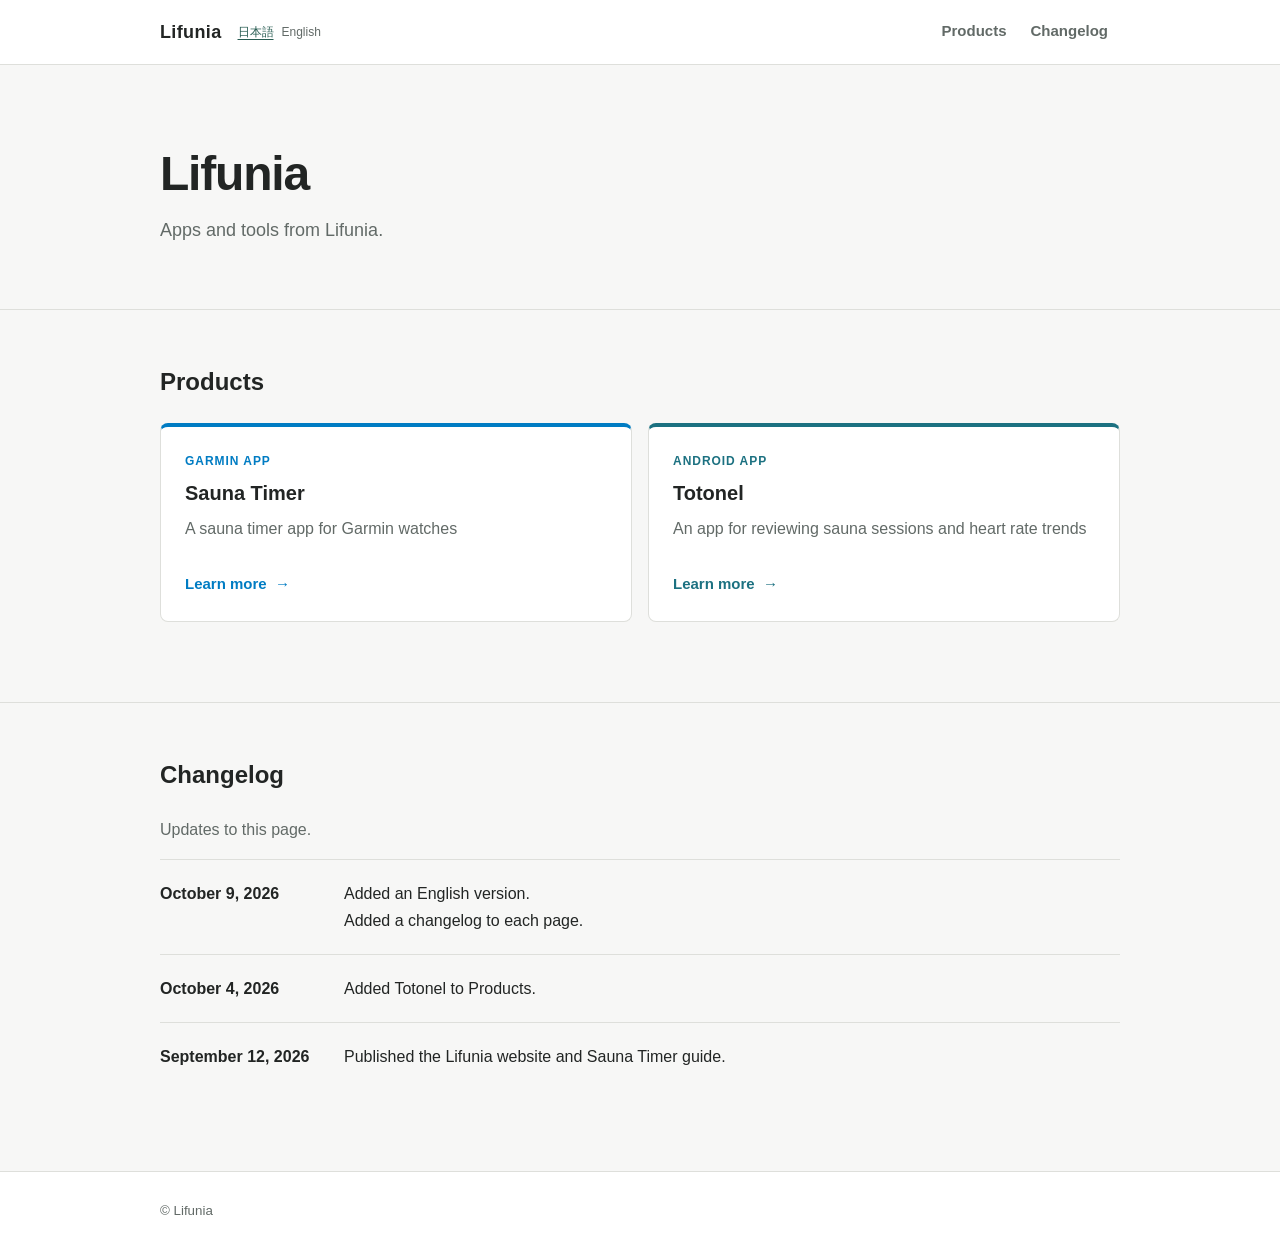
==== en/index.html @ bb4573e1 "英語版ページと更新履歴を追加 (0.0.8)" ====
<!doctype html>
<html lang="en">
  <head>
    <meta charset="utf-8">
    <meta name="viewport" content="width=device-width, initial-scale=1">
    <meta name="description" content="Apps and tools published by Lifunia.">
    <title>Lifunia</title>
    <link rel="stylesheet" href="../assets/css/style.css">
    <link rel="alternate" hreflang="ja" href="https://lifunia.github.io/">
    <link rel="alternate" hreflang="en" href="https://lifunia.github.io/en/">
  </head>
  <body>
    <header class="site-header site-header-with-tabs">
      <div class="container">
        <div class="site-brand">
          <a class="site-name" href="./" aria-label="Lifunia home" translate="no">Lifunia</a>
          <nav class="language-switch" aria-label="Language">
            <a href="../" lang="ja" hreflang="ja" translate="no">日本語</a>
            <span lang="en" aria-current="page" translate="no">English</span>
          </nav>
        </div>
        <nav class="section-tabs" aria-label="Home page navigation">
          <a href="#products-title">Products</a>
          <a href="#changelog">Changelog</a>
        </nav>
      </div>
    </header>

    <main>
      <section class="hero" aria-labelledby="page-title">
        <div class="container">
          <h1 id="page-title" translate="no">Lifunia</h1>
          <p class="lead">Apps and tools from Lifunia.</p>
        </div>
      </section>

      <section class="section" aria-labelledby="products-title">
        <div class="container">
          <h2 id="products-title">Products</h2>

          <div class="product-grid">
            <a class="product-card product-card-sauna-timer" href="sauna-timer/">
              <p class="product-card-eyebrow" lang="en" translate="no">Garmin App</p>
              <h3 translate="no">Sauna Timer</h3>
              <p>A sauna timer app for Garmin watches</p>
              <span class="card-link" aria-hidden="true">Learn more <span>→</span></span>
            </a>
            <a class="product-card product-card-totonel" href="totonel/">
              <p class="product-card-eyebrow" lang="en" translate="no">Android App</p>
              <h3>Totonel</h3>
              <p>An app for reviewing sauna sessions and heart rate trends</p>
              <span class="card-link" aria-hidden="true">Learn more <span>→</span></span>
            </a>
          </div>
        </div>
      </section>
      <section class="section changelog-section" id="changelog" aria-labelledby="changelog-title">
        <div class="container">
          <h2 id="changelog-title">Changelog</h2>
          <p class="changelog-description">Updates to this page.</p>

          <dl class="changelog-list">
            <div>
              <dt><time datetime="2026-10-09">October 9, 2026</time></dt>
              <dd>Added an English version.<br>Added a changelog to each page.</dd>
            </div>
            <div>
              <dt><time datetime="2026-10-04">October 4, 2026</time></dt>
              <dd>Added Totonel to Products.</dd>
            </div>
            <div>
              <dt><time datetime="2026-09-12">September 12, 2026</time></dt>
              <dd>Published the Lifunia website and Sauna Timer guide.</dd>
            </div>
          </dl>
        </div>
      </section>
    </main>

    <footer class="site-footer">
      <div class="container">
        <small>&copy; Lifunia</small>
      </div>
    </footer>

    <script type="module" src="https://static.cloudflareinsights.com/beacon.min.js" data-cf-beacon='{"token": "f4ab082f7ac24d65a5237a328bd618d1"}'></script>

  </body>
</html>
---- assets/css/style.css ----
/* Shared foundation for current and future Lifunia product pages. */
:root {
  --color-background: #f7f7f6;
  --color-surface: #ffffff;
  --color-text: #222524;
  --color-text-muted: #626a67;
  --color-border: #dedfdb;
  --color-accent: #285c52;
  --color-accent-hover: #17483f;
  --color-danger: #b42318;
  --color-danger-background: #fff3f1;
  --color-notice-background: #eef5f3;
  --content-width: 960px;
}

* {
  box-sizing: border-box;
}

html {
  background: var(--color-background);
}

body {
  min-width: 0;
  margin: 0;
  color: var(--color-text);
  background: var(--color-background);
  font-family: -apple-system, BlinkMacSystemFont, "Segoe UI", sans-serif;
  line-height: 1.7;
}

a {
  color: var(--color-accent);
}

a:hover {
  color: var(--color-accent-hover);
}

a:focus-visible {
  outline: 3px solid #8bbcb1;
  outline-offset: 3px;
}

.container {
  width: min(100% - 40px, var(--content-width));
  margin: 0 auto;
}

.site-header {
  position: sticky;
  z-index: 100;
  top: 0;
  border-bottom: 1px solid var(--color-border);
  background: var(--color-surface);
}

.site-header .container {
  display: flex;
  align-items: center;
  min-height: 64px;
}

.site-name {
  flex: 0 0 auto;
  color: var(--color-text);
  font-size: 1.125rem;
  font-weight: 700;
  letter-spacing: 0.02em;
  text-decoration: none;
}

.site-brand {
  display: flex;
  flex: 0 0 auto;
  align-items: center;
  gap: 16px;
}

.language-switch {
  display: flex;
  align-items: center;
  gap: 8px;
  font-size: 0.75rem;
  white-space: nowrap;
}

.language-switch [aria-current="page"] {
  color: var(--color-text-muted);
}

.language-switch a {
  text-underline-offset: 3px;
}

.site-header-with-tabs .container {
  justify-content: space-between;
  gap: 24px;
}

.section-tabs {
  display: flex;
  align-self: stretch;
  min-width: 0;
  overflow-x: auto;
}

.section-tabs a {
  display: flex;
  align-items: center;
  padding: 0 12px;
  border-bottom: 3px solid transparent;
  color: var(--color-text-muted);
  font-size: 0.9375rem;
  font-weight: 600;
  text-decoration: none;
  white-space: nowrap;
}

.section-tabs a:hover,
.section-tabs a:focus-visible {
  border-bottom-color: var(--color-accent);
  color: var(--color-accent);
}

.hero,
.page-content {
  padding: 80px 0 64px;
}

.hero {
  border-bottom: 1px solid var(--color-border);
}

h1,
h2,
h3,
p {
  margin-top: 0;
}

h1 {
  margin-bottom: 12px;
  font-size: clamp(2rem, 5vw, 3rem);
  line-height: 1.2;
  letter-spacing: -0.025em;
}

h2 {
  margin-bottom: 24px;
  font-size: 1.5rem;
  line-height: 1.35;
}

h3 {
  margin-bottom: 8px;
  font-size: 1.25rem;
  line-height: 1.4;
}

h4 {
  margin: 32px 0 16px;
  font-size: 1.0625rem;
  line-height: 1.4;
}

.lead {
  max-width: 640px;
  margin-bottom: 0;
  color: var(--color-text-muted);
  font-size: 1.125rem;
}

.section {
  padding: 56px 0 80px;
}

.product-grid {
  display: grid;
  grid-template-columns: repeat(auto-fit, minmax(240px, 1fr));
  gap: 16px;
}

.product-card {
  display: block;
  min-height: 180px;
  padding: 24px;
  border: 1px solid var(--color-border);
  border-radius: 8px;
  color: var(--color-text);
  background: var(--color-surface);
  text-decoration: none;
}

.product-card:hover {
  border-color: var(--product-color, var(--color-accent));
  color: var(--color-text);
}

.product-card p {
  margin-bottom: 28px;
  color: var(--color-text-muted);
}

.card-link {
  color: var(--product-color, var(--color-accent));
  font-size: 0.9375rem;
  font-weight: 600;
}

.card-link span {
  display: inline-block;
  margin-left: 4px;
}

.content-container {
  max-width: 720px;
}

.totonel-hero .content-container,
.totonel-page .content-container {
  max-width: 960px;
}

.totonel-page :is(p, li, dd, dt) {
  text-wrap: pretty;
}

.totonel-operation-guide dd,
.totonel-howto-content li {
  text-wrap: balance;
}



.page-heading {
  padding-bottom: 48px;
  border-bottom: 1px solid var(--color-border);
}

.eyebrow {
  margin-bottom: 12px;
  color: var(--color-accent);
  font-size: 0.875rem;
  font-weight: 700;
  letter-spacing: 0.08em;
  text-transform: uppercase;
}

.warning-box {
  margin: 40px 0;
  padding: 20px 24px;
  border: 1px solid #efb4ad;
  border-left: 4px solid var(--color-danger);
  border-radius: 6px;
  color: var(--color-danger);
  background: var(--color-danger-background);
}

.warning-box strong {
  font-weight: 700;
}

.content-section {
  padding: 56px 0;
  border-bottom: 1px solid var(--color-border);
  scroll-margin-top: 88px;
}

.content-section:last-of-type {
  border-bottom: 0;
}

.content-section h3 {
  margin-top: 40px;
  margin-bottom: 16px;
}

.totonel-download-link {
  display: inline-flex;
  align-items: center;
  justify-content: center;
  max-width: 100%;
  min-height: 44px;
  padding: 12px 20px;
  border-radius: 8px;
  color: #fff;
  background: var(--color-accent);
  font-weight: 700;
  text-align: center;
  text-decoration: none;
}

.totonel-download-link[aria-disabled="true"] {
  color: var(--color-text-muted);
  background: var(--color-border);
  cursor: default;
}

.totonel-page #download li {
  text-wrap: balance;
}

.totonel-howto-item {
  margin-top: 12px;
  scroll-margin-top: 88px;
  border: 1px solid var(--color-border);
  border-radius: 8px;
  background: var(--color-surface);
}

.totonel-howto-item summary {
  position: relative;
  padding: 18px 52px 18px 20px;
  cursor: pointer;
  font-size: 1.125rem;
  font-weight: 700;
  list-style: none;
}

.totonel-howto-item summary::-webkit-details-marker {
  display: none;
}

.totonel-howto-item summary::after {
  position: absolute;
  top: 50%;
  right: 22px;
  width: 9px;
  height: 9px;
  border-right: 2px solid var(--color-accent);
  border-bottom: 2px solid var(--color-accent);
  content: "";
  transform: translateY(-65%) rotate(45deg);
}

.totonel-howto-item[open] summary::after {
  transform: translateY(-30%) rotate(225deg);
}

.totonel-howto-item summary:focus-visible {
  outline: 3px solid var(--color-accent);
  outline-offset: 2px;
}

.totonel-howto-content {
  padding: 0 20px 20px;
}

.totonel-howto-content > :first-child {
  margin-top: 0;
}

.totonel-howto-content h3 {
  margin: 24px 0 16px;
  font-size: 1.0625rem;
}
.session-flow {
  display: grid;
  grid-template-columns: repeat(3, minmax(0, 1fr));
  gap: 12px;
  margin: 0 0 24px;
  padding: 0;
  list-style: none;
  counter-reset: session-step;
}

.session-flow li {
  position: relative;
  padding: 20px;
  border: 1px solid var(--color-border);
  border-radius: 8px;
  background: var(--color-surface);
  counter-increment: session-step;
}

.session-flow li::before {
  display: block;
  margin-bottom: 8px;
  color: var(--color-accent);
  font-size: 0.75rem;
  font-weight: 700;
  letter-spacing: 0.08em;
  content: "STEP " counter(session-step);
}

.session-flow strong {
  display: block;
}

.feature-list {
  margin: 0;
}

.feature-list div {
  padding: 20px 0;
  border-top: 1px solid var(--color-border);
}

.feature-list div:last-child {
  border-bottom: 1px solid var(--color-border);
}

.feature-list dt {
  margin-bottom: 4px;
  font-weight: 700;
}

.feature-list dd {
  margin: 0;
  color: var(--color-text-muted);
}

.notice-box {
  margin-top: 32px;
  padding: 24px;
  border-radius: 8px;
  background: var(--color-notice-background);
}

.notice-box h3 {
  margin-top: 0;
}

.notice-box p:last-child {
  margin-bottom: 0;
}

.notes-list {
  padding-left: 1.4em;
}

.notes-list li + li {
  margin-top: 8px;
}

.critical-note {
  margin: 24px 0 0;
  color: var(--color-danger);
}

.coming-soon {
  margin-bottom: 0;
  color: var(--color-text-muted);
}

.guide-section {
  padding: 48px 0;
  border-bottom: 1px solid var(--color-border);
  scroll-margin-top: 88px;
}

.guide-section:last-child {
  padding-bottom: 0;
  border-bottom: 0;
}

.guide-section h3 {
  margin-top: 0;
  margin-bottom: 24px;
}

.guide-index {
  display: flex;
  flex-wrap: wrap;
  gap: 8px;
  margin-top: 24px;
}

.guide-index a {
  padding: 6px 12px;
  border: 1px solid var(--color-border);
  border-radius: 999px;
  background: var(--color-surface);
  font-size: 0.875rem;
  text-decoration: none;
}

.guide-layout {
  display: grid;
  grid-template-columns: minmax(220px, 0.7fr) minmax(0, 1.3fr);
  gap: 32px;
  align-items: start;
}

.screen-figure {
  margin: 0;
  text-align: center;
}

.screen-figure img {
  display: block;
  width: 100%;
  max-width: 300px;
  height: auto;
  margin: 0 auto;
  border: 1px solid var(--color-border);
  border-radius: 8px;
  background: var(--color-surface);
}

.screen-figure figcaption {
  margin-top: 8px;
  color: var(--color-text-muted);
  font-size: 0.8125rem;
}

.guide-images {
  display: grid;
  gap: 16px;
  margin-bottom: 28px;
}

.guide-images-two {
  grid-template-columns: repeat(auto-fit, minmax(240px, 1fr));
}

.guide-images-three {
  grid-template-columns: repeat(auto-fit, minmax(190px, 1fr));
}

.key-grid {
  display: grid;
  grid-template-columns: repeat(2, minmax(0, 1fr));
  gap: 12px;
}

.key-grid div {
  display: flex;
  align-items: center;
  gap: 12px;
  padding: 16px;
  border: 1px solid var(--color-border);
  border-radius: 8px;
  background: var(--color-surface);
}

kbd {
  display: inline-block;
  flex: 0 0 auto;
  min-width: 68px;
  padding: 3px 8px;
  border: 1px solid #adb3b0;
  border-bottom-width: 2px;
  border-radius: 4px;
  color: var(--color-text);
  background: #f0f1ef;
  font-family: inherit;
  font-size: 0.75rem;
  font-weight: 700;
  line-height: 1.4;
  text-align: center;
}

.operation-list,
.display-legend {
  margin: 0;
  padding-left: 1.25em;
}

.operation-list li + li,
.display-legend li + li {
  margin-top: 10px;
}

.guide-note {
  margin: 20px 0 0;
  padding: 16px;
  border-radius: 6px;
  color: var(--color-text-muted);
  background: var(--color-notice-background);
  font-size: 0.9375rem;
}

.guide-note p:last-child {
  margin-bottom: 0;
}

.display-legend {
  padding-left: 0;
  list-style: none;
}

.sauna-timer-page .sauna-timer-screen-media h4 {
  margin: 24px 0 12px;
}

.sauna-timer-page .display-legend li {
  padding: 12px 0;
  border-top: 1px solid var(--color-border);
}

.sauna-timer-page .display-legend li + li {
  margin-top: 0;
}

.sauna-timer-guide-label {
  display: inline-block;
  margin-right: 6px;
  padding: 2px 7px;
  border-radius: 999px;
  color: #fff;
  font-size: 0.75rem;
  font-weight: 700;
  line-height: 1.25;
  white-space: nowrap;
  vertical-align: 1px;
}

.sauna-timer-guide-label-lime {
  background: #6f8519;
}

.sauna-timer-guide-label-red {
  background: #c34942;
}

.sauna-timer-guide-label-blue {
  background: #2878b5;
}

.sauna-timer-guide-label-green {
  background: #2e8b57;
}

.sauna-timer-guide-label-yellow {
  background: #8f7700;
}

.sauna-timer-guide-label-purple {
  background: #8b2ee8;
}

.sauna-timer-guide-label-orange {
  background: #b65300;
}

.menu-list {
  margin: 0;
}

.menu-list div {
  padding: 14px 0;
  border-top: 1px solid var(--color-border);
}

.menu-list div:last-child {
  border-bottom: 1px solid var(--color-border);
}

.menu-list dt {
  font-weight: 700;
}

.menu-list dd {
  margin: 4px 0 0;
  color: var(--color-text-muted);
}

.menu-list dd.guide-note {
  margin-top: 12px;
}

.product-card-sauna-timer {
  --product-color: #007cc3;
}

.product-card-totonel {
  /* アプリのランチャーアイコン背景と色を揃える。 */
  --product-color: #1c7181;
}

.product-card-sauna-timer,
.product-card-totonel {
  border-top: 4px solid var(--product-color);
}

.product-card .product-card-eyebrow {
  margin-bottom: 8px;
  color: var(--product-color);
  font-size: 0.75rem;
  font-weight: 700;
  letter-spacing: 0.08em;
  text-transform: uppercase;
}

.totonel-hero,
.sauna-timer-hero {
  padding: 72px 0 64px;
  overflow: hidden;
  border-bottom: 1px solid var(--color-border);
  background: radial-gradient(circle at 82% 18%, rgba(79, 127, 168, 0.2), transparent 24rem), radial-gradient(circle at 70% 78%, rgba(40, 92, 82, 0.16), transparent 20rem), var(--color-background);
}

.sauna-timer-hero {
  background: radial-gradient(circle at 82% 18%, rgba(153, 184, 46, 0.22), transparent 24rem), radial-gradient(circle at 70% 78%, rgba(40, 92, 82, 0.16), transparent 20rem), var(--color-background);
}

.totonel-page,
.sauna-timer-page {
  padding-top: 0;
}

.sauna-timer-page .warning-box {
  border-radius: 12px;
}

.sauna-timer-page .guide-section {
  margin-top: 24px;
  padding: 20px;
  border: 1px solid var(--color-border);
  border-radius: 12px;
  background: var(--color-surface);
}

.sauna-timer-page .guide-section:last-child {
  padding-bottom: 20px;
  border: 1px solid var(--color-border);
}

.sauna-timer-page .guide-section h3 {
  margin-bottom: 20px;
}

.sauna-timer-page .guide-layout {
  grid-template-columns: minmax(220px, 0.8fr) minmax(0, 1.2fr);
  gap: 28px;
}

.sauna-timer-page .screen-figure img {
  max-width: 260px;
  border: 0;
  border-radius: 0;
}

.sauna-timer-page .screen-figure figcaption {
  font-size: 0.875rem;
}

.sauna-timer-page .session-flow li::before {
  font-size: 1.25rem;
  content: counter(session-step);
}

.totonel-screen-grid {
  display: grid;
  grid-template-columns: repeat(2, minmax(0, 1fr));
  gap: 20px;
}

.totonel-screen-grid .screen-figure {
  padding: 12px;
  border: 1px solid var(--color-border);
  border-radius: 12px;
  background: var(--color-surface);
}

.totonel-screen-image {
  position: relative;
  width: 100%;
  max-width: 260px;
  margin: 0 auto;
}

.totonel-screen-image img {
  display: block;
  width: 100%;
  /* Use each capture's dimensions so its vector callouts remain aligned. */
  aspect-ratio: auto;
  object-fit: cover;
  object-position: center;
}

/* The edit dialog is a compact screenshot, so preserve its original proportions. */
.totonel-feature-card .totonel-screen-image.totonel-edit-image {
  max-width: 325px;
}

.totonel-edit-image img {
  aspect-ratio: auto;
  object-fit: contain;
}
.totonel-image-zoom {
  display: block;
  width: 100%;
  padding: 0;
  border: 0;
  background: transparent;
  cursor: pointer;
}

.totonel-image-zoom:focus-visible {
  outline: 3px solid var(--color-accent);
  outline-offset: 4px;
}

.totonel-image-dialog {
  box-sizing: border-box;
  width: max-content;
  max-width: calc(100vw - 32px);
  max-height: calc(100dvh - 32px);
  padding: 48px 16px 16px;
  border: 0;
  background: var(--color-surface);
}

.totonel-image-dialog::backdrop {
  background: rgba(0, 0, 0, 0.8);
}

.totonel-image-dialog-viewport {
  position: relative;
  width: min(calc(100vw - 64px), 40dvh);
  aspect-ratio: 1080 / 2220;
  margin: 0 auto;
}

.totonel-image-dialog img {
  display: block;
  width: 100%;
  height: 100%;
  object-fit: cover;
  object-position: center;
}

.totonel-image-dialog-close {
  position: absolute;
  top: 8px;
  right: 12px;
  width: 36px;
  height: 36px;
  padding: 0;
  border: 0;
  background: transparent;
  color: var(--color-text);
  cursor: pointer;
  font-size: 1.75rem;
  line-height: 1;
}

.totonel-feature-cards {
  display: grid;
  gap: 24px;
  margin-top: 24px;
}

.totonel-feature-card {
  display: grid;
  grid-template-columns: minmax(250px, 0.8fr) minmax(0, 1.2fr);
  gap: 28px;
  padding: 20px;
  border: 1px solid var(--color-border);
  border-radius: 12px;
  background: var(--color-surface);
}

.totonel-feature-media {
  display: grid;
  align-content: start;
  gap: 16px;
}

.totonel-feature-card-paired {
  grid-template-columns: 1fr;
}

.totonel-feature-row {
  display: grid;
  grid-template-columns: minmax(250px, 0.8fr) minmax(0, 1.2fr);
  gap: 28px;
}

.totonel-feature-card .screen-figure {
  margin: 0;
  text-align: center;
}

.totonel-feature-card .screen-figure figcaption {
  margin-top: 8px;
  color: var(--color-text-muted);
  font-size: 0.875rem;
}

.totonel-feature-card .totonel-screen-image {
  max-width: 260px;
}

.totonel-page .totonel-feature-card:not(.totonel-feature-card-paired),
.totonel-page .totonel-feature-row {
  grid-template-columns: minmax(220px, 260px) minmax(0, 1fr);
}

.totonel-feature-card .totonel-operation-guide {
  padding: 0;
  border: 0;
  border-radius: 0;
  background: transparent;
}

.totonel-callout {
  position: absolute;
  display: block;
  border: 3px solid;
  border-radius: 8px;
  pointer-events: none;
}

.totonel-callout-blue {
  border-color: #2878b5;
  background: rgba(40, 120, 181, 0.14);
}

.totonel-callout-red {
  border-color: #c34942;
  background: rgba(195, 73, 66, 0.14);
}

.totonel-callout-orange {
  border-color: #d76b28;
  background: rgba(215, 107, 40, 0.14);
}

.totonel-callout-cyan {
  border-color: #1b9eb6;
  background: rgba(27, 158, 182, 0.14);
}

.totonel-callout-green {
  border-color: #2e8b57;
  background: rgba(46, 139, 87, 0.14);
}

.totonel-callout-yellow {
  border-color: #bf8612;
  background: rgba(191, 134, 18, 0.14);
}

.totonel-callout-purple {
  border-color: #7a58ad;
  background: rgba(122, 88, 173, 0.14);
}

.totonel-callout-pink {
  border-color: #c5549b;
  background: rgba(197, 84, 155, 0.14);
}

.totonel-callout-indigo {
  border-color: #5368c5;
  background: rgba(83, 104, 197, 0.14);
}

.totonel-callout-teal {
  border-color: #00878a;
  background: rgba(0, 135, 138, 0.14);
}

.totonel-callout-list-search {
  top: 1%;
  left: 75.4%;
  width: 11.2%;
  height: 5%;
}

.totonel-callout-list-settings {
  top: 1%;
  left: 88.8%;
  width: 10.8%;
  height: 5%;
}

.totonel-callout-detail-overview {
  top: 7.3%;
  left: 23.1%;
  width: 26.8%;
  height: 5.1%;
}

.totonel-callout-detail-analysis {
  top: 7.3%;
  left: 49.9%;
  width: 26.9%;
  height: 5.1%;
}

.totonel-callout-detail-edit {
  top: 19.8%;
  left: 61.5%;
  width: 4.9%;
  height: 2.3%;
}

.totonel-callout-detail-camera {
  top: 19.8%;
  left: 71.9%;
  width: 5.2%;
  height: 2.3%;
}

.totonel-callout-analysis-overview,
.totonel-callout-set-overview {
  top: 7.7%;
  left: 13.4%;
  width: 29.3%;
  height: 5%;
}

.totonel-callout-analysis-graph,
.totonel-callout-set-analysis {
  top: 7.7%;
  left: 42.7%;
  width: 29.3%;
  height: 5%;
}

.totonel-callout-analysis-clean {
  top: 26.5%;
  left: 25.2%;
  width: 20.2%;
  height: 4.2%;
}

.totonel-callout-analysis-raw {
  top: 26.5%;
  left: 45.4%;
  width: 14.4%;
  height: 4.2%;
}

.totonel-callout-analysis-all {
  top: 32.3%;
  left: 5.2%;
  width: 17.5%;
  height: 4.8%;
}

.totonel-callout-analysis-set-one {
  top: 32.3%;
  left: 24.1%;
  width: 14.5%;
  height: 4.8%;
}

.totonel-callout-analysis-set-two {
  top: 32.3%;
  left: 39.4%;
  width: 14.5%;
  height: 4.8%;
}

.totonel-callout-analysis-set-three {
  top: 32.3%;
  left: 54.7%;
  width: 14.5%;
  height: 4.8%;
}

.totonel-callout-settings-api {
  top: 18.6%;
  left: 5.7%;
  width: 36.4%;
  height: 5.3%;
}

.totonel-callout-settings-home-list {
  top: 34.5%;
  left: 4.6%;
  width: 33.3%;
  height: 4.1%;
}

.totonel-callout-settings-home-calendar {
  top: 40.2%;
  left: 4.6%;
  width: 33.3%;
  height: 4.1%;
}

.totonel-callout-settings-score {
  top: 53%;
  left: 76.9%;
  width: 12.4%;
  height: 5%;
}

.totonel-callout-settings-export {
  top: 75.5%;
  left: 2.6%;
  width: 29%;
  height: 5%;
}

.totonel-callout-settings-import {
  top: 75.5%;
  left: 31.7%;
  width: 26%;
  height: 5%;
}

.totonel-callout-settings-lower-export {
  top: 8.5%;
  left: 2.8%;
  width: 28.7%;
  height: 5%;
}

.totonel-callout-settings-lower-import {
  top: 8.5%;
  left: 31.9%;
  width: 26.6%;
  height: 5%;
}

.totonel-callout-settings-sync {
  top: 26.9%;
  left: 76.9%;
  width: 12.1%;
  height: 4%;
}

.totonel-callout-settings-period {
  top: 31.2%;
  left: 2.6%;
  width: 79.8%;
  height: 6.5%;
}

.totonel-callout-settings-test {
  top: 61.1%;
  left: 20.2%;
  width: 25.9%;
  height: 5%;
}

.totonel-callout-settings-key-delete {
  top: 61.1%;
  left: 46.4%;
  width: 23%;
  height: 5%;
}

.totonel-callout-settings-delete {
  top: 79.6%;
  left: 2.7%;
  width: 37.6%;
  height: 5%;
}

.totonel-operation-guides {
  display: grid;
  grid-template-columns: repeat(2, minmax(0, 1fr));
  gap: 20px;
  margin-top: 24px;
}

.totonel-operation-guide {
  padding: 20px;
  border: 1px solid var(--color-border);
  border-radius: 12px;
  background: var(--color-surface);
}

.totonel-operation-guide h3 {
  margin: 0 0 12px;
  font-size: 1.05rem;
}

.totonel-operation-guide dl {
  margin: 0;
}

.totonel-operation-guide dl > div {
  padding: 12px 0;
  border-top: 1px solid var(--color-border);
}

.totonel-operation-guide dt {
  font-weight: 700;
}

.totonel-operation-guide dd {
  margin: 6px 0 0;
  color: var(--color-text-muted);
}

.totonel-switch-options {
  margin: 8px 0;
  padding-left: 1.25em;
}

.totonel-switch-options li + li {
  margin-top: 8px;
}

.totonel-operation-guide dd > p {
  margin: 8px 0 0;
}
.totonel-guide-label {
  display: inline-block;
  margin-right: 6px;
  padding: 2px 7px;
  border-radius: 999px;
  color: #fff;
  font-size: 0.75rem;
  line-height: 1.25;
  vertical-align: 1px;
}

.totonel-guide-label-red {
  background: #c34942;
}

.totonel-guide-label-blue {
  background: #2878b5;
}

.totonel-guide-label-cyan {
  background: #1b9eb6;
}

.totonel-guide-label-green {
  background: #2e8b57;
}

.totonel-guide-label-orange {
  background: #d76b28;
}

.totonel-guide-label-purple {
  background: #7a58ad;
}

.totonel-guide-label-pink {
  background: #c5549b;
}

.totonel-page #set-delete-screen {
  scroll-margin-top: 112px;
}

.totonel-caption {
  margin: 20px 0 0;
  color: var(--color-text-muted);
  font-size: 0.875rem;
}

@media (max-width: 760px) {
  .totonel-page .totonel-feature-card:not(.totonel-feature-card-paired),
  .totonel-page .totonel-feature-row {
    grid-template-columns: minmax(0, 1fr);
  }
}

@media (max-width: 600px) {
  .totonel-hero,
  .sauna-timer-hero {
    padding: 48px 0;
  }

  .totonel-screen-grid,
  .totonel-operation-guides,
  .totonel-feature-card,
  .totonel-feature-row {
    grid-template-columns: 1fr;
  }

  .totonel-feature-card {
    gap: 20px;
    padding: 16px;
  }

  .totonel-feature-card .totonel-screen-image {
    max-width: 230px;
  }
}

.table-scroll {
  max-width: 100%;
  overflow-x: auto;
}

table {
  width: 100%;
  border-collapse: collapse;
  font-size: 0.9375rem;
  white-space: nowrap;
}

th,
td {
  padding: 10px 12px;
  border: 1px solid var(--color-border);
  text-align: left;
}

thead th {
  background: var(--color-notice-background);
}

tbody th {
  background: var(--color-surface);
}

.changelog-section {
  border-top: 1px solid var(--color-border);
  scroll-margin-top: 88px;
}

.changelog-description {
  color: var(--color-text-muted);
}

.changelog-list {
  margin: 0;
}

.changelog-list > div {
  display: grid;
  grid-template-columns: 10rem minmax(0, 1fr);
  gap: 8px 24px;
  padding: 20px 0;
  border-top: 1px solid var(--color-border);
}

.changelog-list dt {
  font-weight: 600;
}

.changelog-list dd {
  margin: 0;
}

.site-footer {
  padding: 24px 0;
  border-top: 1px solid var(--color-border);
  color: var(--color-text-muted);
  background: var(--color-surface);
}

@media (max-width: 600px) {
  .container {
    width: min(100% - 32px, var(--content-width));
  }

  .hero,
  .page-content {
    padding: 56px 0 48px;
  }

  .section {
    padding: 40px 0 56px;
  }

  .site-header-with-tabs .container {
    flex-direction: column;
    align-items: stretch;
    gap: 0;
    padding-top: 10px;
  }

  .site-header-with-tabs .site-name {
    min-height: 38px;
  }

  .section-tabs {
    width: 100%;
    overflow-x: auto;
    scrollbar-width: none;
  }

  .section-tabs::-webkit-scrollbar {
    display: none;
  }

  .section-tabs a {
    min-height: 44px;
    padding: 0 14px;
  }

  .content-section,
  .guide-section,
  .totonel-howto-item,
  .changelog-section {
    scroll-margin-top: 112px;
  }

  .changelog-list > div {
    grid-template-columns: minmax(0, 1fr);
  }

  .session-flow,
  .guide-layout,
  .key-grid {
    grid-template-columns: 1fr;
  }

  .content-section {
    padding: 44px 0;
  }

  .warning-box,
  .notice-box {
    padding: 20px;
  }

  .guide-section {
    padding: 40px 0;
  }

  .guide-layout {
    gap: 24px;
  }

  .sauna-timer-page .guide-section {
    padding: 16px;
  }

  .sauna-timer-page .guide-section:last-child {
    padding-bottom: 16px;
  }

  .sauna-timer-page .guide-layout {
    grid-template-columns: minmax(0, 1fr);
    gap: 20px;
  }
}
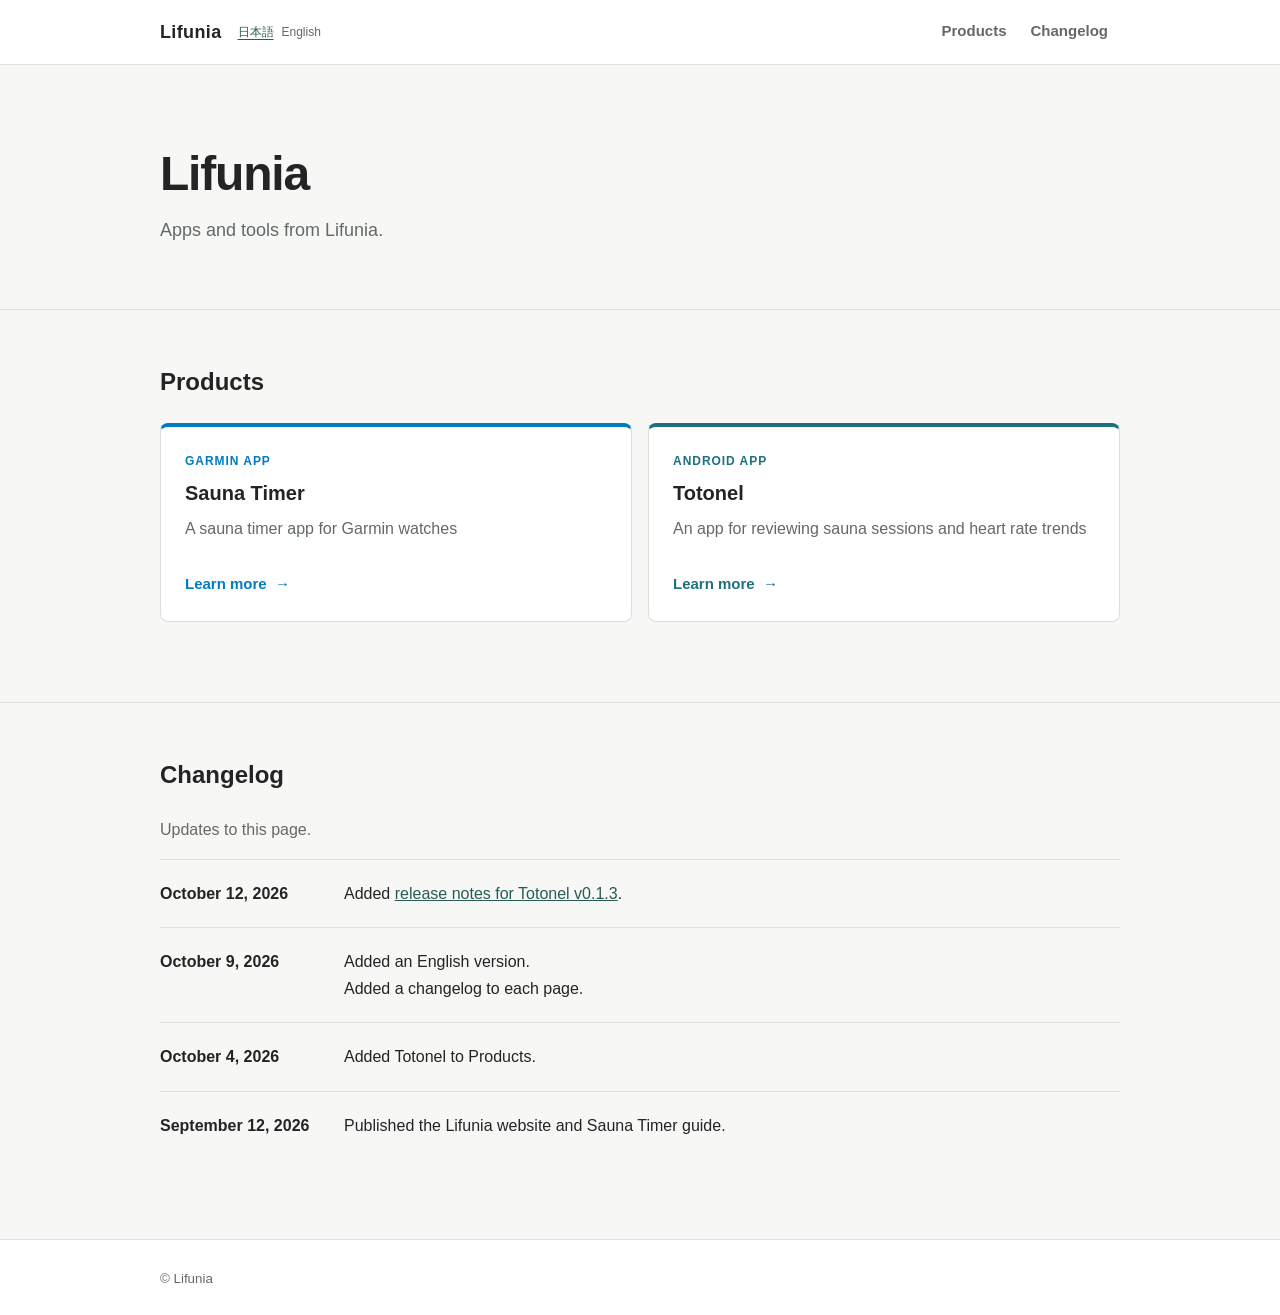
==== commit ddd89c02: "ととねる0.1.3の更新履歴を追加 (0.0.9)" ====
--- a/en/index.html
+++ b/en/index.html
@@ -61,6 +61,10 @@
 
           <dl class="changelog-list">
             <div>
+              <dt><time datetime="2026-10-12">October 12, 2026</time></dt>
+              <dd>Added <a href="totonel/#changelog">release notes for Totonel v0.1.3</a>.</dd>
+            </div>
+            <div>
               <dt><time datetime="2026-10-09">October 9, 2026</time></dt>
               <dd>Added an English version.<br>Added a changelog to each page.</dd>
             </div>
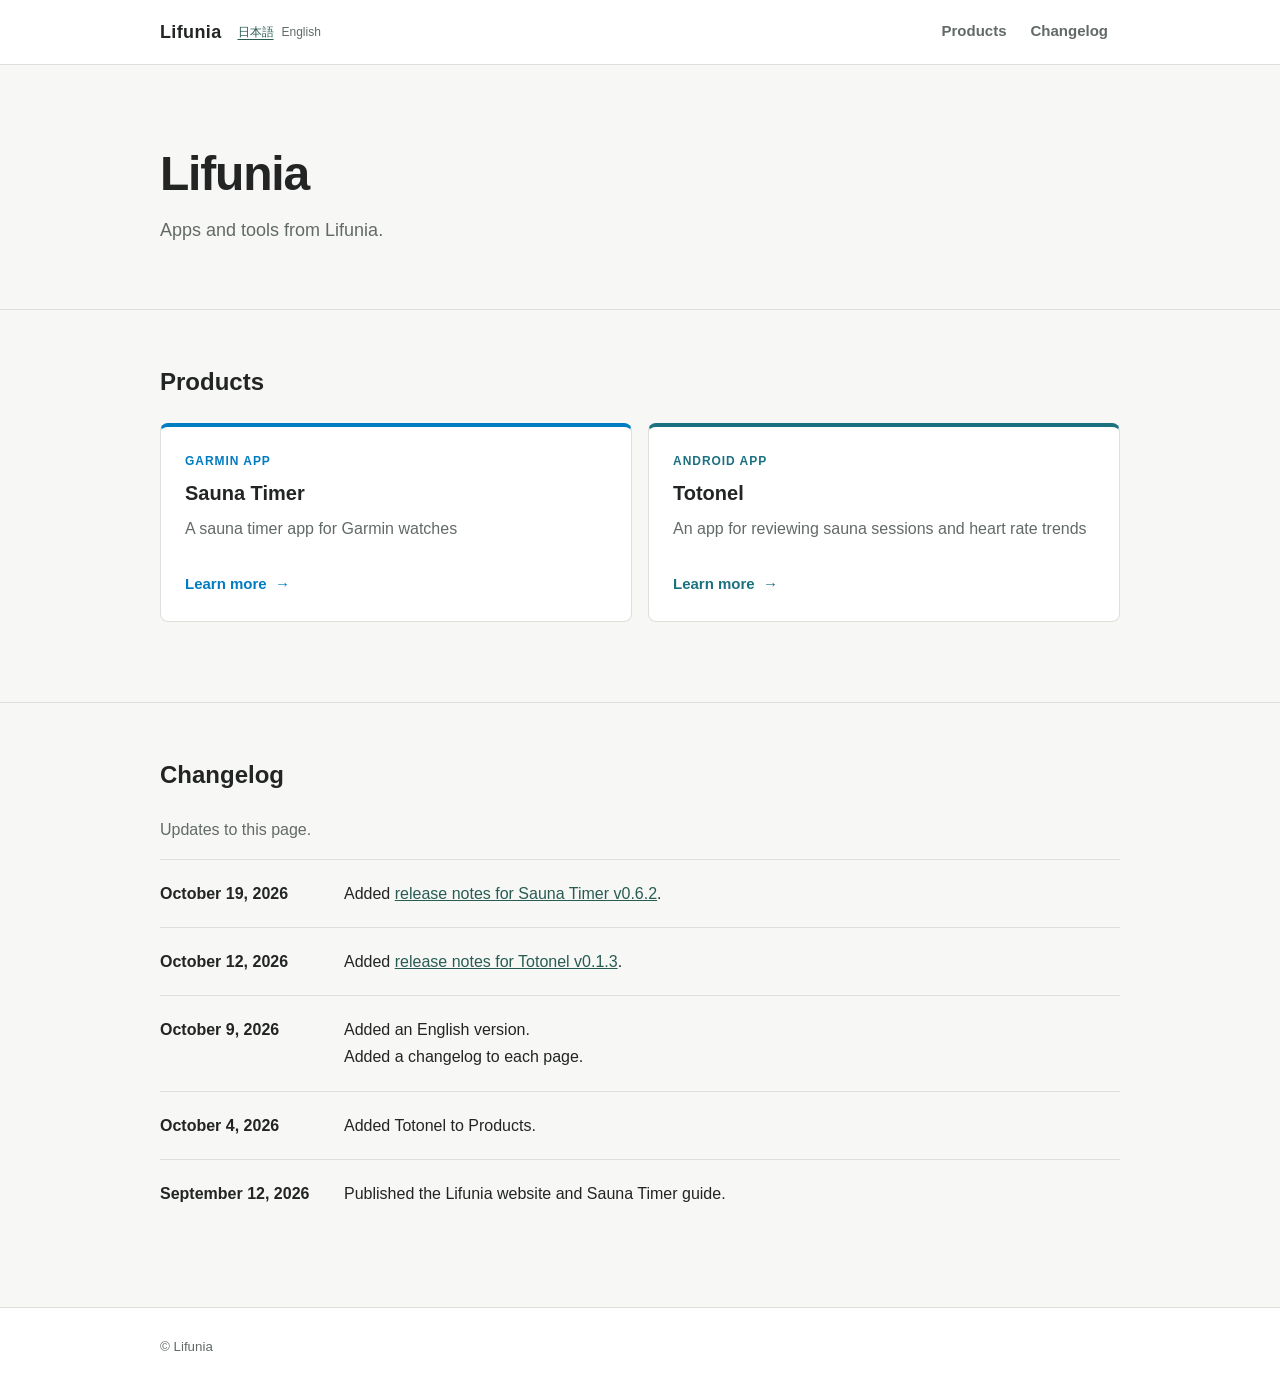
==== commit 8cb7637d: "Add website agent rules and announce Sauna Timer 0.6.2 on homepages" ====
--- a/en/index.html
+++ b/en/index.html
@@ -61,6 +61,10 @@
 
           <dl class="changelog-list">
             <div>
+              <dt><time datetime="2026-10-19">October 19, 2026</time></dt>
+              <dd>Added <a href="sauna-timer/#changelog">release notes for Sauna Timer v0.6.2</a>.</dd>
+            </div>
+            <div>
               <dt><time datetime="2026-10-12">October 12, 2026</time></dt>
               <dd>Added <a href="totonel/#changelog">release notes for Totonel v0.1.3</a>.</dd>
             </div>
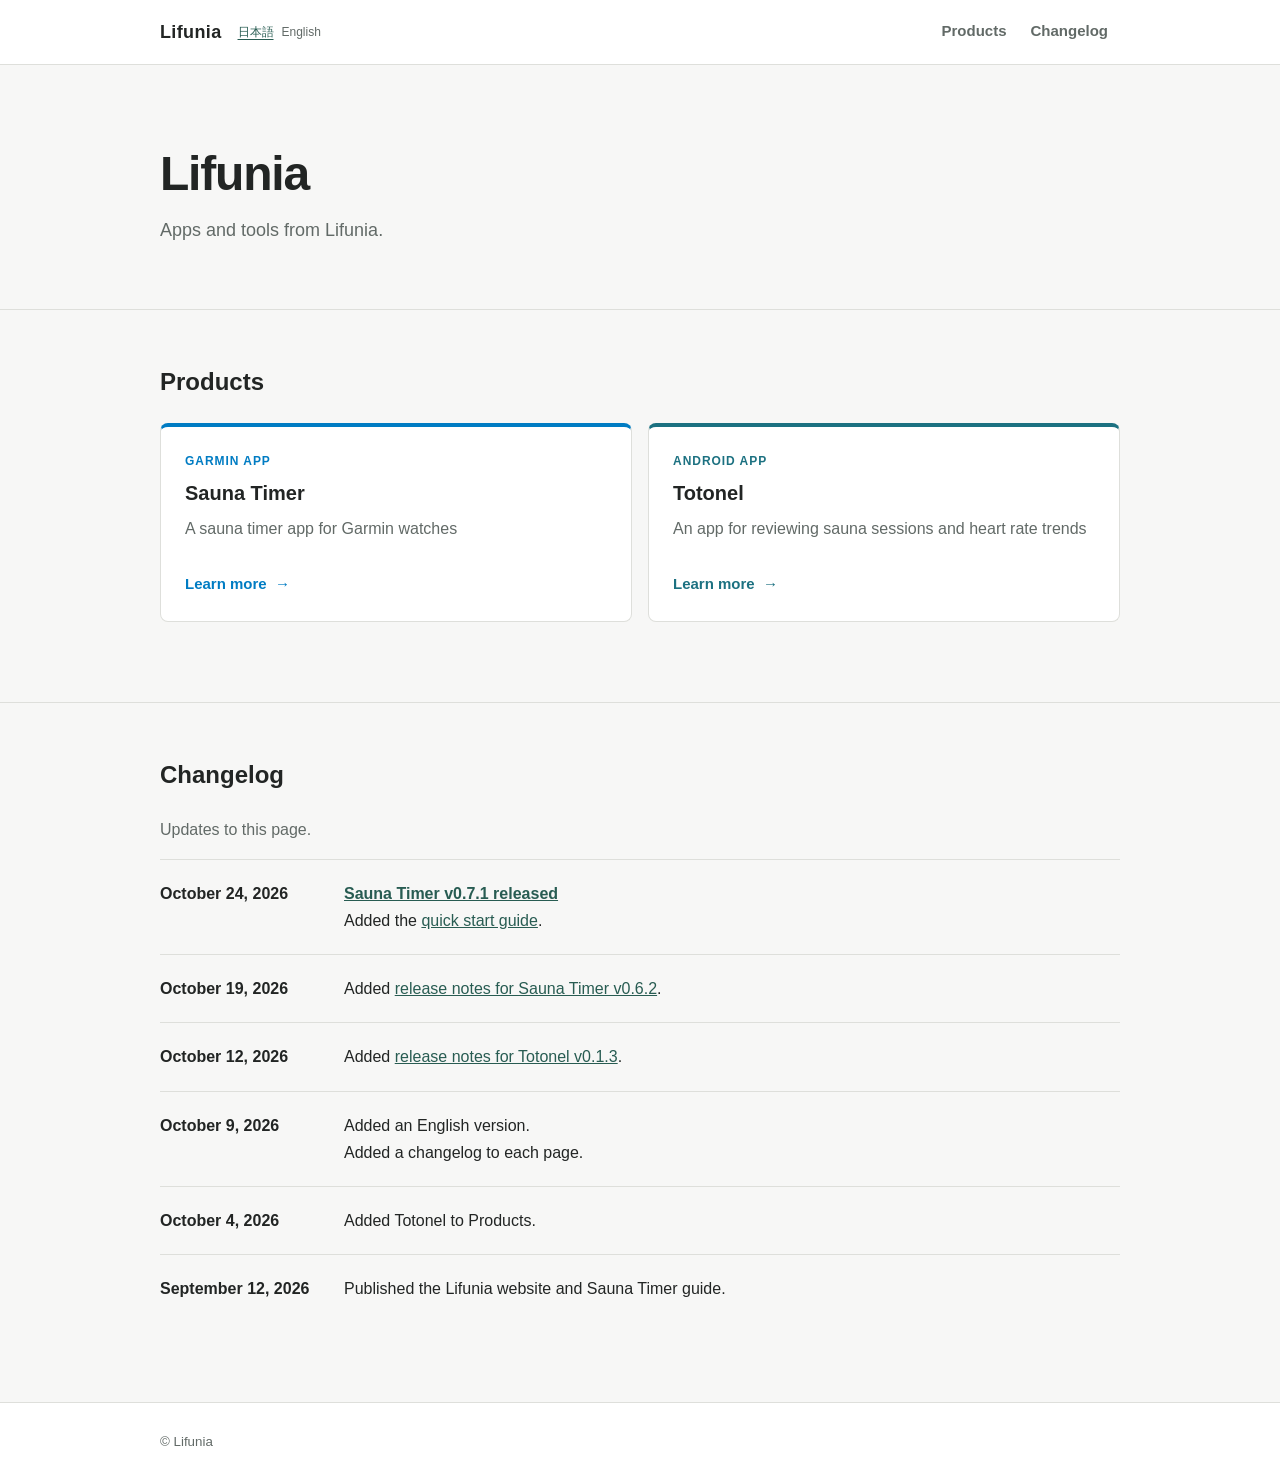
==== commit 2b4d6d92: "Add Sauna Timer quick start guide and improve device navigation" ====
--- a/en/index.html
+++ b/en/index.html
@@ -61,6 +61,10 @@
 
           <dl class="changelog-list">
             <div>
+              <dt><time datetime="2026-10-24">October 24, 2026</time></dt>
+              <dd><strong><a href="sauna-timer/#changelog">Sauna Timer v0.7.1 released</a></strong><br>Added the <a href="sauna-timer/quick-start/">quick start guide</a>.</dd>
+            </div>
+            <div>
               <dt><time datetime="2026-10-19">October 19, 2026</time></dt>
               <dd>Added <a href="sauna-timer/#changelog">release notes for Sauna Timer v0.6.2</a>.</dd>
             </div>
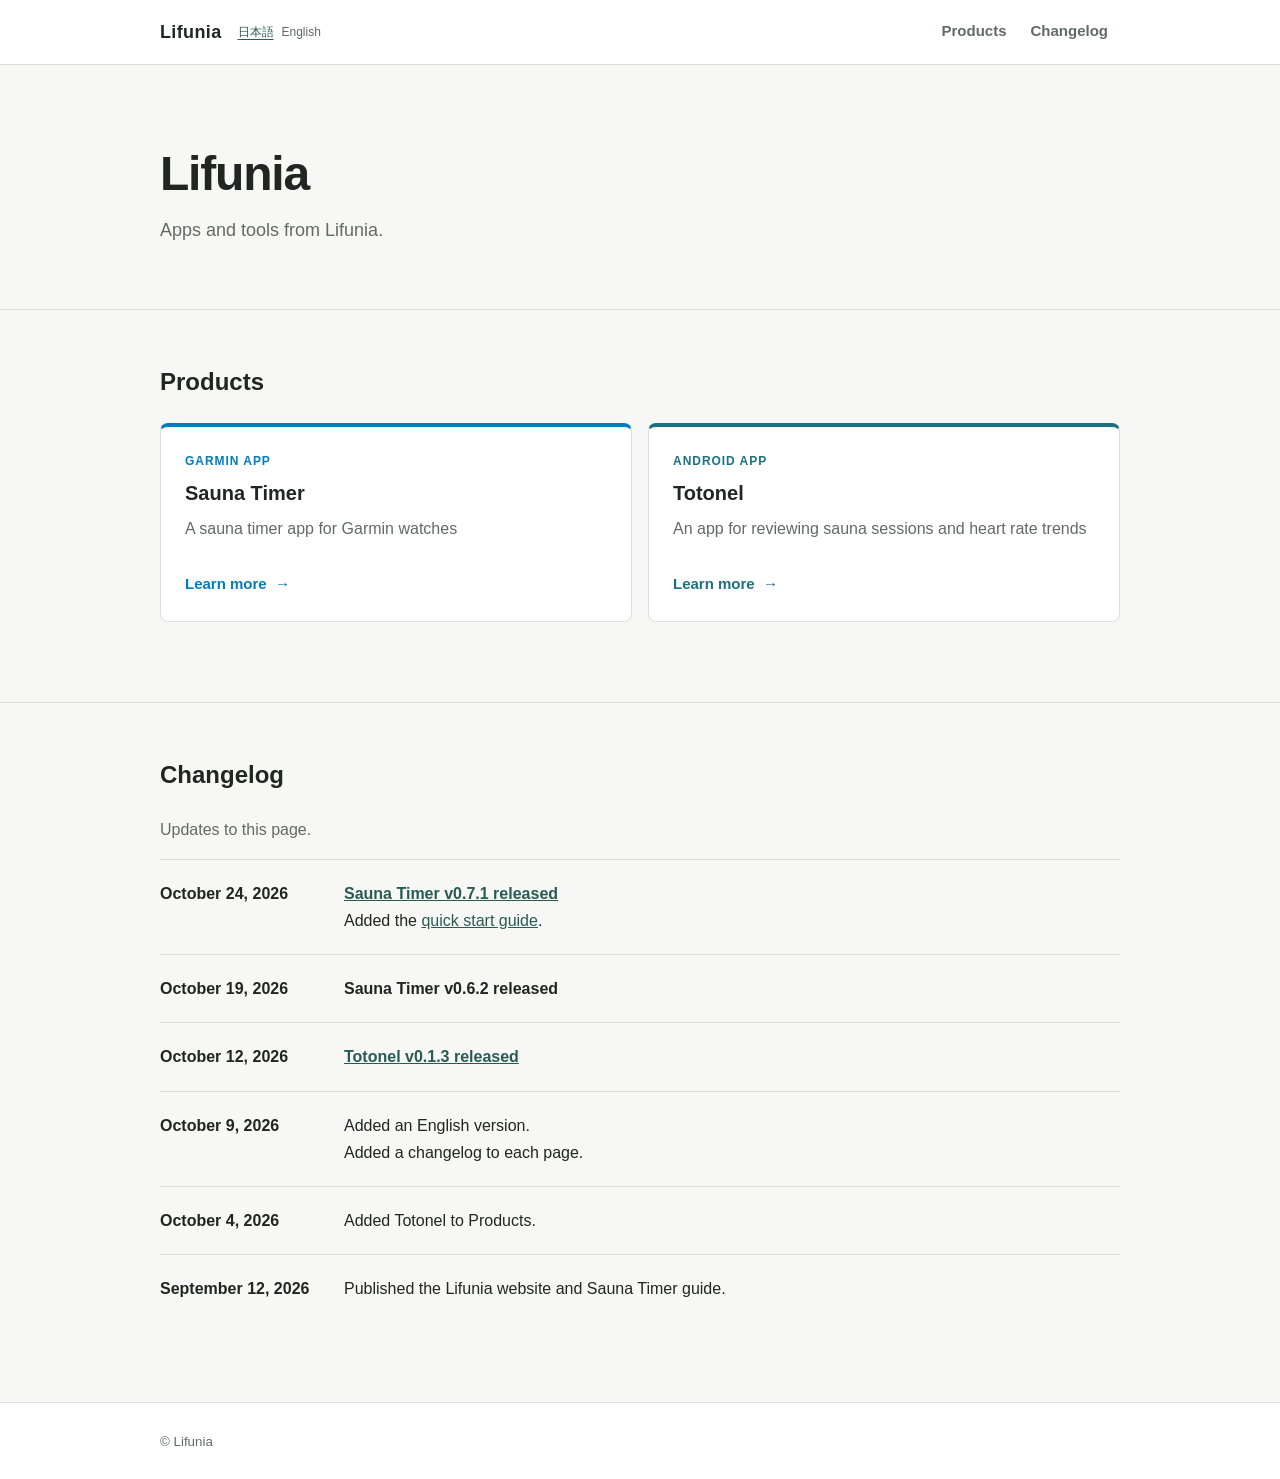
==== commit ffb3441a: "Update homepage release notices and track screenshot tooling" ====
--- a/en/index.html
+++ b/en/index.html
@@ -66,11 +66,11 @@
             </div>
             <div>
               <dt><time datetime="2026-10-19">October 19, 2026</time></dt>
-              <dd>Added <a href="sauna-timer/#changelog">release notes for Sauna Timer v0.6.2</a>.</dd>
+              <dd><strong>Sauna Timer v0.6.2 released</strong></dd>
             </div>
             <div>
               <dt><time datetime="2026-10-12">October 12, 2026</time></dt>
-              <dd>Added <a href="totonel/#changelog">release notes for Totonel v0.1.3</a>.</dd>
+              <dd><strong><a href="totonel/#changelog">Totonel v0.1.3 released</a></strong></dd>
             </div>
             <div>
               <dt><time datetime="2026-10-09">October 9, 2026</time></dt>
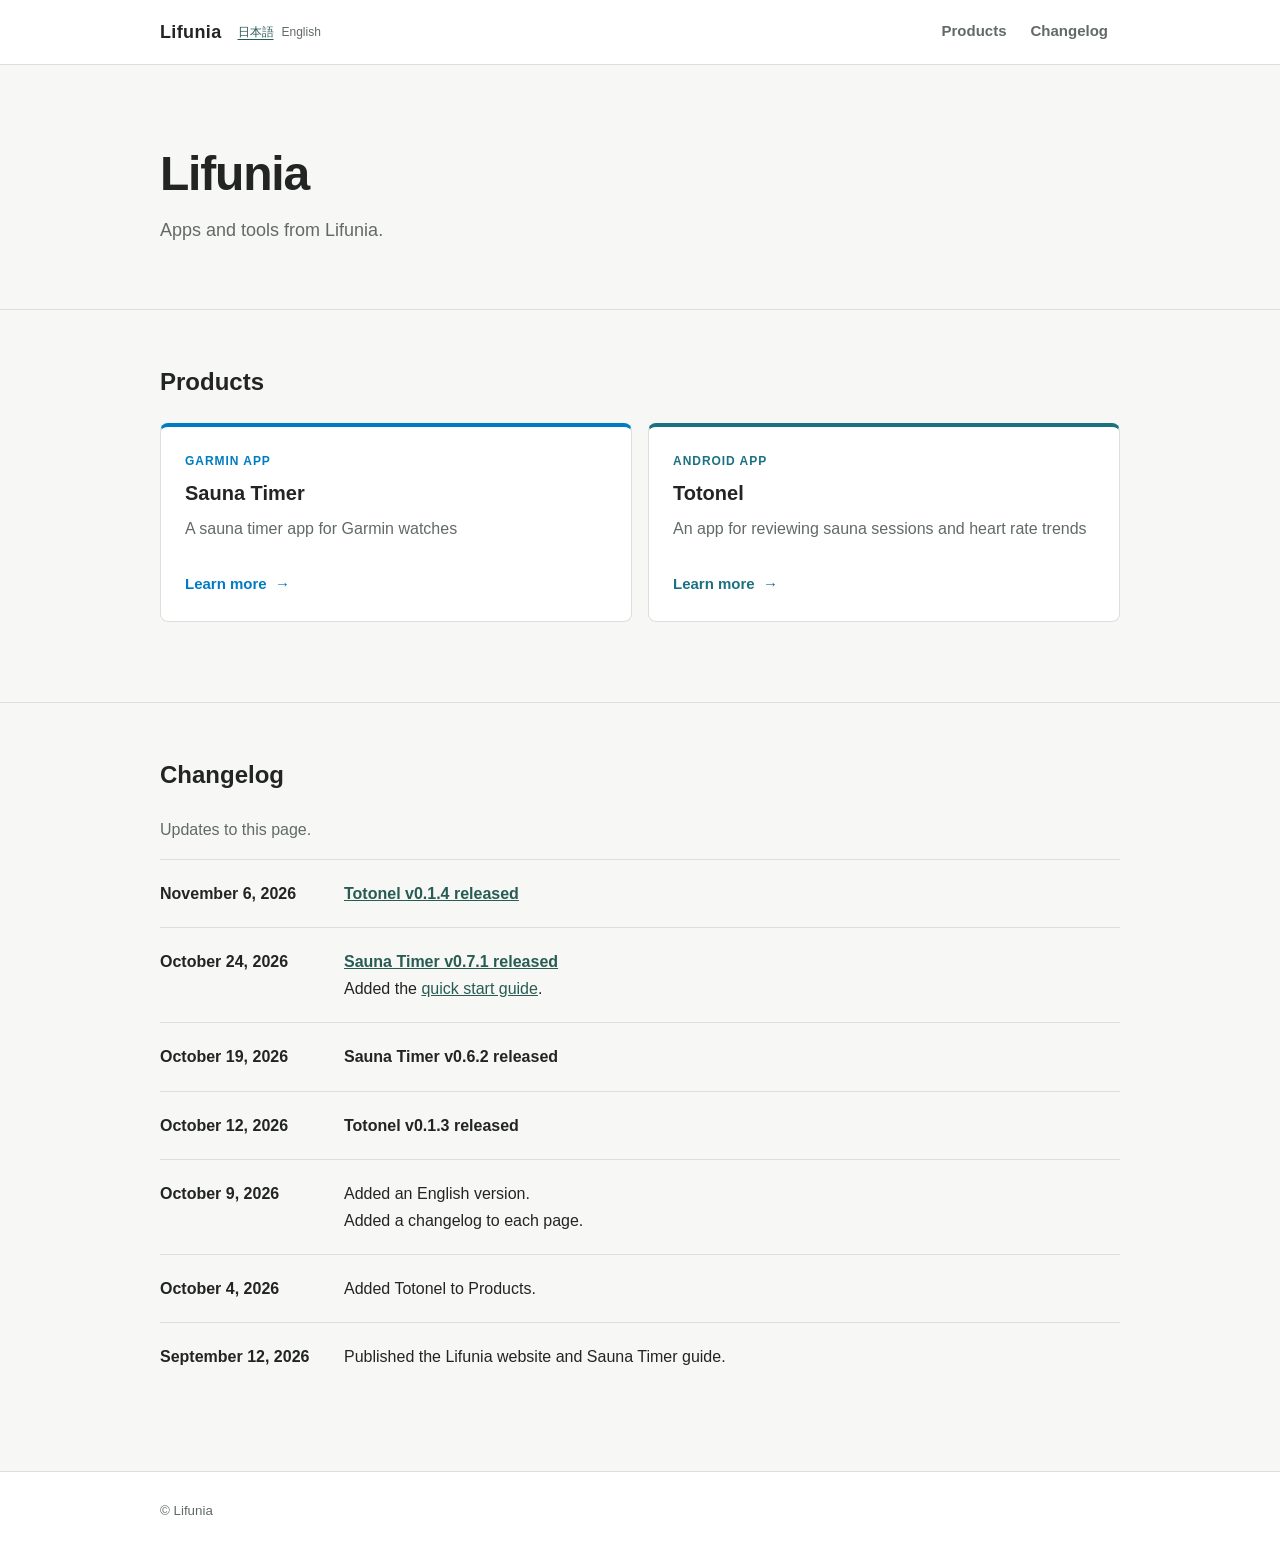
==== commit c3a2d912: "ととねる英語ガイドとスクリーンショットを更新 (0.0.13)" ====
--- a/en/index.html
+++ b/en/index.html
@@ -61,6 +61,10 @@
 
           <dl class="changelog-list">
             <div>
+              <dt><time datetime="2026-11-06">November 6, 2026</time></dt>
+              <dd><strong><a href="totonel/#changelog">Totonel v0.1.4 released</a></strong></dd>
+            </div>
+            <div>
               <dt><time datetime="2026-10-24">October 24, 2026</time></dt>
               <dd><strong><a href="sauna-timer/#changelog">Sauna Timer v0.7.1 released</a></strong><br>Added the <a href="sauna-timer/quick-start/">quick start guide</a>.</dd>
             </div>
@@ -70,7 +74,7 @@
             </div>
             <div>
               <dt><time datetime="2026-10-12">October 12, 2026</time></dt>
-              <dd><strong><a href="totonel/#changelog">Totonel v0.1.3 released</a></strong></dd>
+              <dd><strong>Totonel v0.1.3 released</strong></dd>
             </div>
             <div>
               <dt><time datetime="2026-10-09">October 9, 2026</time></dt>
--- a/assets/css/style.css
+++ b/assets/css/style.css
@@ -118,6 +118,50 @@
   white-space: nowrap;
 }
 
+/* Totonel has more section links; widen only its pages and wrap links
+   instead of clipping destinations or showing a desktop scrollbar. */
+.totonel-site {
+  --content-width: 1200px;
+}
+
+.totonel-site .section-tabs {
+  flex: 1 1 0;
+  flex-wrap: wrap;
+  justify-content: flex-end;
+  overflow-x: visible;
+}
+
+.totonel-site .section-tabs a {
+  min-height: 44px;
+  padding-inline: 10px;
+}
+
+.section-select {
+  display: none;
+}
+
+@media (min-width: 601px) and (max-width: 1000px) {
+  .totonel-site .site-header-with-tabs .container {
+    flex-direction: column;
+    align-items: stretch;
+    gap: 0;
+    padding-top: 8px;
+  }
+
+  .totonel-site .site-brand {
+    min-height: 38px;
+  }
+
+  .totonel-site .section-tabs {
+    justify-content: flex-start;
+  }
+
+  /* Leave room for the two-line menu when jumping to a section. */
+  .totonel-site :is(.content-section, .totonel-howto-item, #set-delete-screen) {
+    scroll-margin-top: 156px;
+  }
+}
+
 .section-tabs a:hover,
 .section-tabs a:focus-visible {
   border-bottom-color: var(--color-accent);
@@ -220,7 +264,7 @@
 
 .totonel-hero .content-container,
 .totonel-page .content-container {
-  max-width: 960px;
+  max-width: var(--content-width);
 }
 
 .totonel-page :is(p, li, dd, dt) {
@@ -1378,6 +1422,29 @@
     padding: 0 14px;
   }
 
+  /* The mobile selector adds header height; keep linked headings clear of it. */
+  .totonel-site :is(.content-section, .totonel-howto-item, #set-delete-screen) {
+    scroll-margin-top: 128px;
+  }
+
+  /* Native select keeps all destinations reachable without a horizontal bar. */
+  .totonel-site .section-tabs {
+    display: none;
+  }
+
+  .totonel-site .section-select {
+    display: block;
+    width: 100%;
+    min-height: 44px;
+    margin: 8px 0 12px;
+    padding: 8px 12px;
+    border: 1px solid var(--color-border);
+    border-radius: 6px;
+    color: var(--color-text);
+    background: var(--color-surface);
+    font: inherit;
+  }
+
   .content-section,
   .guide-section,
   .totonel-howto-item,
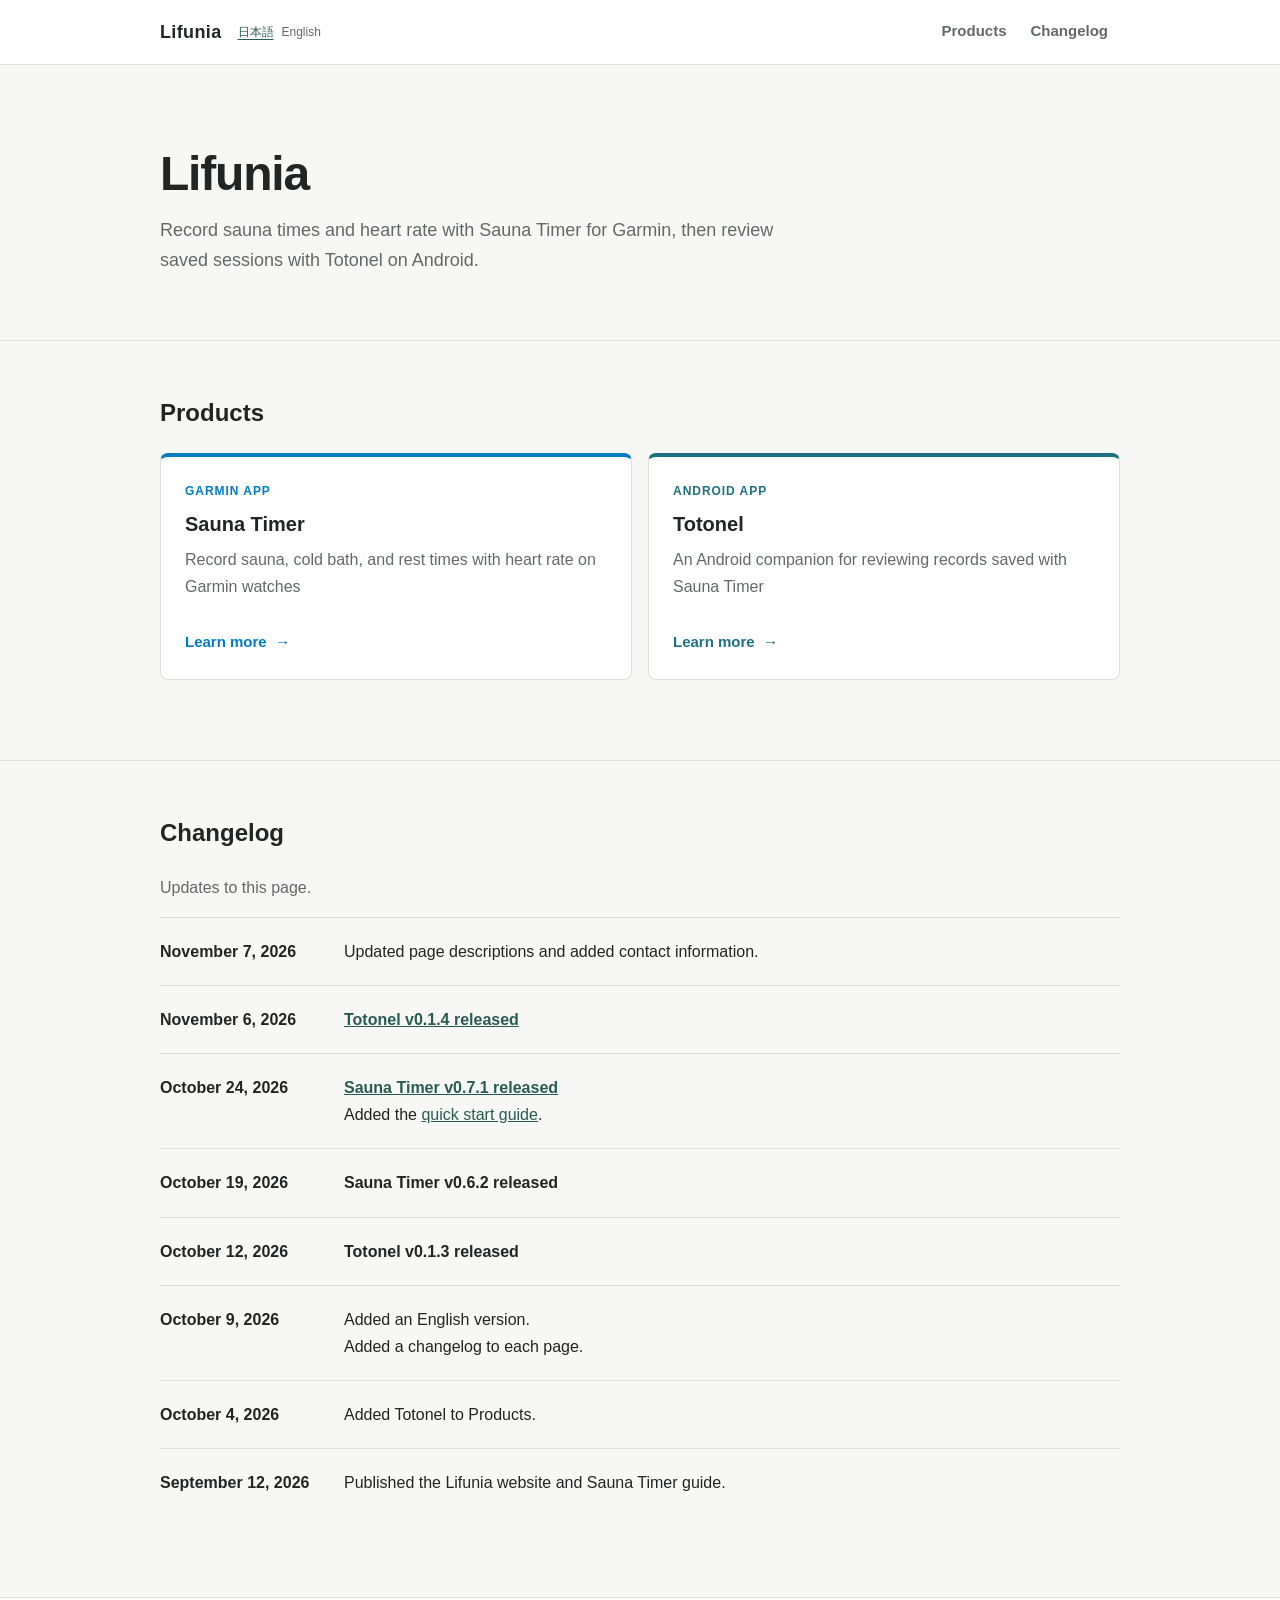
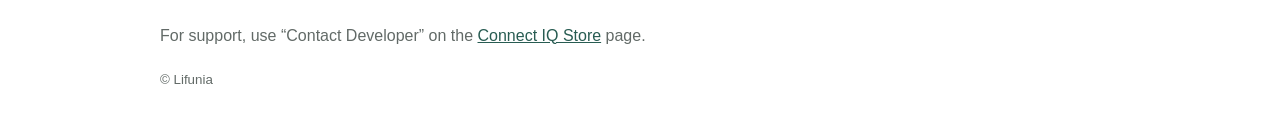
==== commit 539a6a6a: "Improve app SEO and add contact guidance" ====
--- a/en/index.html
+++ b/en/index.html
@@ -3,9 +3,10 @@
   <head>
     <meta charset="utf-8">
     <meta name="viewport" content="width=device-width, initial-scale=1">
-    <meta name="description" content="Apps and tools published by Lifunia.">
-    <title>Lifunia</title>
+    <meta name="description" content="Explore Sauna Timer for Garmin watches and Totonel, its Android companion for reviewing saved sessions. Find guides, compatible watches, and download links.">
+    <title>Lifunia | Sauna Timer for Garmin and Totonel companion app</title>
     <link rel="stylesheet" href="../assets/css/style.css">
+    <link rel="canonical" href="https://lifunia.github.io/en/">
     <link rel="alternate" hreflang="ja" href="https://lifunia.github.io/">
     <link rel="alternate" hreflang="en" href="https://lifunia.github.io/en/">
   </head>
@@ -30,7 +31,7 @@
       <section class="hero" aria-labelledby="page-title">
         <div class="container">
           <h1 id="page-title" translate="no">Lifunia</h1>
-          <p class="lead">Apps and tools from Lifunia.</p>
+          <p class="lead">Record sauna times and heart rate with Sauna Timer for Garmin, then review saved sessions with Totonel on Android.</p>
         </div>
       </section>
 
@@ -42,13 +43,13 @@
             <a class="product-card product-card-sauna-timer" href="sauna-timer/">
               <p class="product-card-eyebrow" lang="en" translate="no">Garmin App</p>
               <h3 translate="no">Sauna Timer</h3>
-              <p>A sauna timer app for Garmin watches</p>
+              <p>Record sauna, cold bath, and rest times with heart rate on Garmin watches</p>
               <span class="card-link" aria-hidden="true">Learn more <span>→</span></span>
             </a>
             <a class="product-card product-card-totonel" href="totonel/">
               <p class="product-card-eyebrow" lang="en" translate="no">Android App</p>
               <h3>Totonel</h3>
-              <p>An app for reviewing sauna sessions and heart rate trends</p>
+              <p>An Android companion for reviewing records saved with Sauna Timer</p>
               <span class="card-link" aria-hidden="true">Learn more <span>→</span></span>
             </a>
           </div>
@@ -60,6 +61,10 @@
           <p class="changelog-description">Updates to this page.</p>
 
           <dl class="changelog-list">
+            <div>
+              <dt><time datetime="2026-11-07">November 7, 2026</time></dt>
+              <dd>Updated page descriptions and added contact information.</dd>
+            </div>
             <div>
               <dt><time datetime="2026-11-06">November 6, 2026</time></dt>
               <dd><strong><a href="totonel/#changelog">Totonel v0.1.4 released</a></strong></dd>
@@ -95,6 +100,7 @@
 
     <footer class="site-footer">
       <div class="container">
+        <p>For support, use &ldquo;Contact Developer&rdquo; on the <a href="https://apps.garmin.com/en-US/apps/88ef23c2-0f48-4bfc-90d2-d033243d61ac">Connect IQ Store</a> page.</p>
         <small>&copy; Lifunia</small>
       </div>
     </footer>
